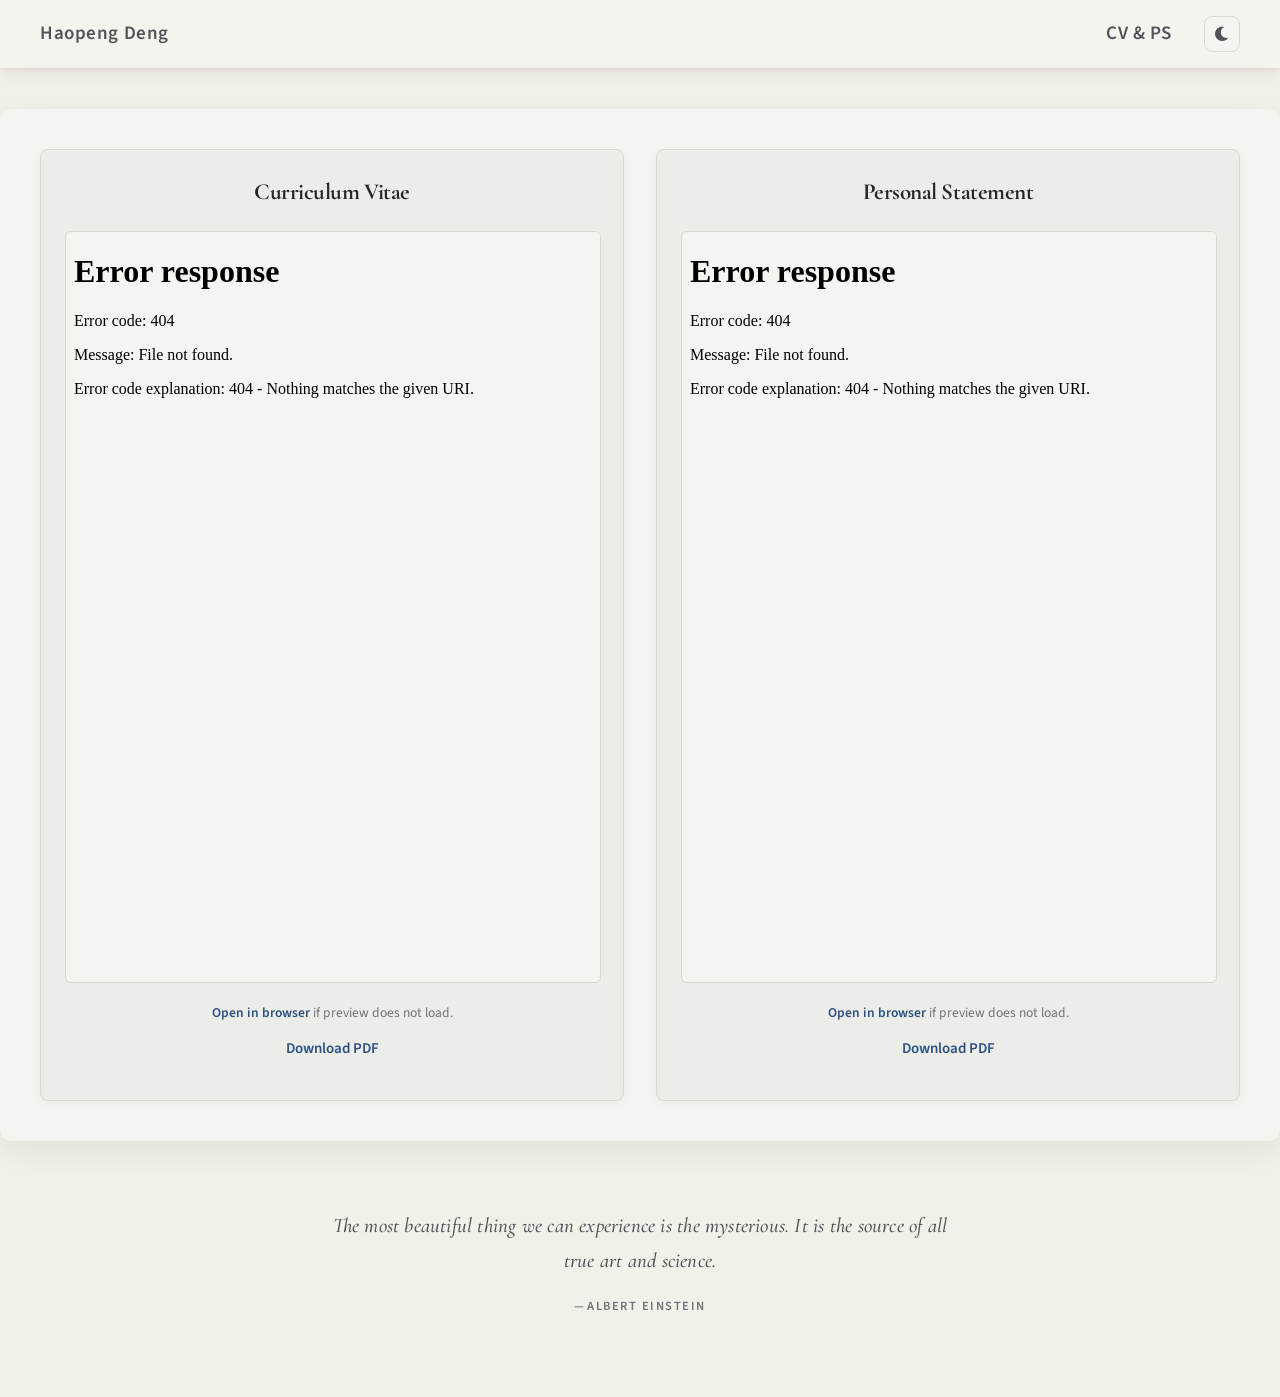
==== cv&ps.html @ 0f050bf4 "Add files via upload" ====
<!DOCTYPE html>
<html lang="en">
<head>
    <meta charset="UTF-8">
    <meta name="viewport" content="width=device-width, initial-scale=1.0">
    <meta name="description" content="Curriculum vitae and personal statement — Haopeng Deng, transportation engineering researcher.">
    <meta name="author" content="Haopeng Deng">
    <title>Haopeng Deng — CV &amp; Personal Statement</title>
    <meta property="og:type" content="website">
    <meta property="og:site_name" content="Haopeng Deng">
    <meta property="og:title" content="Haopeng Deng — CV &amp; Personal Statement">
    <meta property="og:description" content="Curriculum vitae and personal statement — Haopeng Deng, transportation engineering researcher.">
    <meta property="og:url" content="https://qianyhp.github.io/cv&amp;ps.html">
    <meta property="og:image" content="https://qianyhp.github.io/images/profile2.jpg">
    <meta name="twitter:card" content="summary_large_image">
    <meta name="twitter:title" content="Haopeng Deng — CV &amp; Personal Statement">
    <meta name="twitter:description" content="Curriculum vitae and personal statement — Haopeng Deng, transportation engineering researcher.">
    <meta name="twitter:image" content="https://qianyhp.github.io/images/profile2.jpg">
    <link rel="canonical" href="https://qianyhp.github.io/cv&amp;ps.html">
    <link rel="icon" type="image/png" href="images/favicon.png">
    <script>
        (function () {
            var t = localStorage.getItem('theme');
            if (!t) t = window.matchMedia('(prefers-color-scheme: dark)').matches ? 'dark' : 'light';
            document.documentElement.setAttribute('data-theme', t);
        })();
    </script>
    <link rel="stylesheet" href="style.css">
    <link rel="preconnect" href="https://fonts.googleapis.com">
    <link rel="preconnect" href="https://fonts.gstatic.com" crossorigin>
    <link href="https://fonts.googleapis.com/css2?family=Cormorant+Garamond:ital,wght@0,500;0,600;0,700;1,400;1,500&family=Source+Sans+3:ital,wght@0,400;0,600;0,700&display=swap" rel="stylesheet">
    <link rel="stylesheet" href="https://cdnjs.cloudflare.com/ajax/libs/font-awesome/6.0.0-beta3/css/all.min.css">
</head>
<body>
    <header class="main-header">
        <div class="header-content">
            <h1 class="site-title"><a href="index.html">Haopeng Deng</a></h1>
            <nav class="main-nav">
                <ul>
                    <li><a href="cv&ps.html">CV & PS</a></li>
                    <li>
                        <button type="button" id="theme-toggle" class="theme-toggle" aria-label="Toggle dark mode" title="Dark mode">
                            <i class="fas fa-moon" aria-hidden="true"></i>
                        </button>
                    </li>
                </ul>
            </nav>
        </div>
    </header>

    <div class="cv-page-container">
        <div class="cv-mobile-tabs" role="tablist" aria-label="Document selector">
            <button type="button" role="tab" class="cv-tab is-active" id="cv-tab" aria-selected="true" aria-controls="cv-panel" data-panel="cv-panel">Curriculum Vitae</button>
            <button type="button" role="tab" class="cv-tab" id="ps-tab" aria-selected="false" aria-controls="ps-panel" data-panel="ps-panel">Personal Statement</button>
        </div>
        <div class="cv-readers-wrapper">
            <div class="cv-reader is-active" id="cv-panel" role="tabpanel" aria-labelledby="cv-tab">
                <h2 class="cv-reader__heading">Curriculum Vitae</h2>
                <iframe title="Curriculum Vitae PDF" data-src="assets/CV.pdf"></iframe>
                <p class="pdf-open-fallback"><a href="assets/CV.pdf" target="_blank" rel="noopener noreferrer">Open in browser</a> if preview does not load.</p>
                <p class="download-link"><a href="assets/CV.pdf" target="_blank" rel="noopener noreferrer">Download PDF</a></p>
            </div>

            <div class="cv-reader" id="ps-panel" role="tabpanel" aria-labelledby="ps-tab">
                <h2 class="cv-reader__heading">Personal Statement</h2>
                <iframe title="Personal Statement PDF" data-src="assets/PS.pdf"></iframe>
                <p class="pdf-open-fallback"><a href="assets/PS.pdf" target="_blank" rel="noopener noreferrer">Open in browser</a> if preview does not load.</p>
                <p class="download-link"><a href="assets/PS.pdf" target="_blank" rel="noopener noreferrer">Download PDF</a></p>
            </div>
        </div>
    </div>

    <footer class="site-footer">
        <blockquote class="site-quote" cite="https://en.wikiquote.org/wiki/Albert_Einstein">
            <p class="site-quote__text">The most beautiful thing we can experience is the mysterious. It is the source of all true art and science.</p>
            <footer class="site-quote__attrib">Albert Einstein</footer>
        </blockquote>
    </footer>

    <script src="script.js"></script>
</body>
</html>
---- style.css ----
:root,
[data-theme="light"] {
    --bg-base: #F3F0E9;
    --bg-surface: #F5F4F0;
    --bg-sidebar: #ECECE8;
    --bg-callout: #E8E7E2;
    --text-primary: #1C1917;
    --text-body: #3F3F46;
    --text-secondary: #52525B;
    --text-muted: #71717A;
    --text-heading: #27272A;
    --link: #2C5282;
    --link-hover: #B45309;
    --accent: #1E3A5F;
    --accent-border: #1E3A5F;
    --accent-line-width: 2px;
    --callout-line-width: 3px;
    --border: #DDD8CF;
    --border-light: #E8E4DC;
    --header-bg: rgba(245, 244, 240, 0.82);
    --header-border: rgba(221, 216, 207, 0.85);
    --shadow-sm: rgba(24, 24, 27, 0.05);
    --shadow-md: rgba(24, 24, 27, 0.07);
    --shadow-warm-wide: rgba(60, 50, 40, 0.045);
    --shadow-warm-near: rgba(60, 50, 40, 0.065);
    --icon-muted: #A8A29E;
    --scrollbar-track: #ECECE8;
    --scrollbar-thumb: #C6C0B6;
    --scrollbar-thumb-hover: #A8A29E;
    --bg-pattern-opacity: 1;
    --bg-pattern-filter: sepia(0.08) saturate(0.95);
    --photo-bg: #F5F4F0;
    --iframe-bg: #F5F4F0;
    --media-bg: #ffffff;
    --media-border: rgba(39, 39, 42, 0.07);
    --font-display: 'Cormorant Garamond', Georgia, 'Times New Roman', serif;
    --font-display-weight: 700;
    --font-body: 'Source Sans 3', 'Segoe UI', system-ui, sans-serif;
    --text-xs: 0.84375rem;
    --text-sm: 0.9375rem;
    --text-base: 1.03125rem;
    --text-lg: 1.1875rem;
    --text-xl: 1.4375rem;
    --text-2xl: 1.6875rem;
    --leading-tight: 1.25;
    --leading-snug: 1.35;
    --leading-normal: 1.65;
    --leading-meta: 1.6;
    --tracking-tight: -0.02em;
    --tracking-snug: -0.01em;
    --tracking-caps: 0.12em;
}

[data-theme="dark"] {
    /* Warm editorial dark — mirrors light mode's slate + amber, not flat navy */
    --bg-base: #1a1816;
    --bg-surface: #262320;
    --bg-sidebar: #201e1c;
    --bg-callout: #2c2925;
    --text-primary: #F5F2ED;
    --text-body: #D4D0CA;
    --text-secondary: #A8A29E;
    --text-muted: #78716C;
    --text-heading: #EDE9E3;
    --link: #8FAFC9;
    --link-hover: #E8A54B;
    --accent: #6B8FA8;
    --accent-border: #5A7D96;
    --border: rgba(255, 255, 255, 0.09);
    --border-light: rgba(255, 255, 255, 0.05);
    --header-bg: rgba(26, 24, 22, 0.78);
    --header-border: rgba(255, 255, 255, 0.07);
    --shadow-sm: rgba(0, 0, 0, 0.22);
    --shadow-md: rgba(0, 0, 0, 0.42);
    --icon-muted: #78716C;
    --scrollbar-track: #262320;
    --scrollbar-thumb: #44403C;
    --scrollbar-thumb-hover: #57534E;
    --bg-pattern-opacity: 0.32;
    --bg-pattern-filter: invert(1) hue-rotate(180deg) brightness(0.42) contrast(0.88) sepia(0.15);
    --photo-bg: #2a2724;
    --iframe-bg: #ffffff;
    --media-bg: #ffffff;
    --media-border: rgba(15, 23, 42, 0.1);
}

html {
    scroll-behavior: smooth;
    scroll-padding-top: 72px;
    text-rendering: optimizeLegibility;
    -webkit-font-smoothing: antialiased;
    color-scheme: light dark;
}

@media (prefers-reduced-motion: reduce) {
    html {
        scroll-behavior: auto;
    }

    .section-block {
        animation: none;
    }

    .profile-photo:hover,
    .theme-toggle:hover {
        transform: none;
    }
}

::selection {
    background-color: rgba(180, 83, 9, 0.16);
    color: var(--text-primary);
}

[data-theme="dark"] ::selection {
    background-color: rgba(232, 165, 75, 0.22);
    color: var(--text-primary);
}

a:focus-visible,
button:focus-visible {
    outline: 2px solid var(--accent);
    outline-offset: 2px;
}

body {
    margin: 0;
    padding: 0;
    font-family: var(--font-body);
    font-size: var(--text-base);
    background-color: var(--bg-base);
    color: var(--text-body);
    line-height: var(--leading-normal);
    font-feature-settings: 'kern' 1, 'liga' 1;
    overflow-x: hidden;
    overflow-anchor: auto;
    transition: background-color 0.25s ease, color 0.25s ease;
}

body::before {
    content: '';
    position: fixed;
    inset: 0;
    z-index: -2;
    background-image: url('images/bg.jpg');
    background-size: 50% 50%;
    background-repeat: repeat;
    opacity: var(--bg-pattern-opacity);
    filter: var(--bg-pattern-filter);
    pointer-events: none;
    transition: opacity 0.25s ease, filter 0.25s ease;
}

[data-theme="dark"] body::after {
    content: '';
    position: fixed;
    inset: 0;
    z-index: -1;
    pointer-events: none;
    background:
        radial-gradient(ellipse 90% 60% at 50% -10%, rgba(180, 83, 9, 0.06), transparent 55%),
        radial-gradient(ellipse 70% 50% at 100% 80%, rgba(30, 58, 95, 0.07), transparent 50%),
        radial-gradient(ellipse 50% 40% at 0% 60%, rgba(120, 113, 108, 0.04), transparent 45%);
}

a {
    color: var(--link);
    text-decoration: none;
    transition: color 0.2s ease-in-out, border-bottom 0.2s ease-in-out;
    border-bottom: 1px solid transparent;
}

a:hover {
    text-decoration: none;
    color: var(--link-hover);
    border-bottom: 1px solid var(--link-hover);
}

ul {
    list-style: none;
    padding: 0;
}

ol {
    padding-left: 20px;
}

.main-header {
    background-color: var(--header-bg);
    color: var(--text-heading);
    padding: 16px 0;
    box-shadow: 0 1px 3px var(--shadow-sm), 0 4px 12px var(--shadow-md);
    position: sticky;
    top: 0;
    z-index: 1000;
    backdrop-filter: blur(12px);
    -webkit-backdrop-filter: blur(12px);
    border-bottom: 1px solid var(--header-border);
    transition: background-color 0.25s ease, border-color 0.25s ease;
}

.header-content {
    max-width: 1200px;
    margin: 0 auto;
    padding: 0 24px;
    display: flex;
    justify-content: space-between;
    align-items: center;
}

.site-title {
    margin: 0;
    font-size: var(--text-lg);
}

.site-title a,
.main-nav a {
    color: var(--text-secondary);
    font-family: inherit;
    font-weight: 600;
    font-size: var(--text-lg);
    letter-spacing: 0.03em;
    padding: 6px 0;
    position: relative;
    border-bottom: none;
    text-decoration: none;
    transition: color 0.2s ease-in-out;
}

.site-title a:hover,
.main-nav a:hover {
    color: var(--text-primary);
    text-decoration: none;
    border-bottom: none;
}

.site-title a::after,
.main-nav a::after {
    content: '';
    position: absolute;
    width: 0;
    height: 1.5px;
    bottom: -2px;
    left: 0;
    background-color: var(--accent);
    transition: width .25s cubic-bezier(0.25, 1, 0.5, 1);
}

.site-title a:hover::after,
.main-nav a:hover::after {
    width: 100%;
}

.main-nav ul {
    display: flex;
    margin: 0;
    padding: 0;
    align-items: center;
}

.main-nav li {
    margin-left: 32px;
}

.main-nav a.is-active {
    color: var(--text-primary);
}

.theme-toggle {
    display: inline-flex;
    align-items: center;
    justify-content: center;
    width: 36px;
    height: 36px;
    padding: 0;
    border: 1px solid var(--border);
    border-radius: 8px;
    background: var(--bg-surface);
    color: var(--text-secondary);
    cursor: pointer;
    font-size: 1em;
    transition: color 0.2s ease, background-color 0.2s ease, border-color 0.2s ease, transform 0.15s ease;
}

.theme-toggle:hover {
    color: var(--link-hover);
    border-color: var(--accent);
    transform: scale(1.05);
}

.theme-toggle:focus-visible {
    outline: 2px solid var(--accent);
    outline-offset: 2px;
}

.container {
    display: flex;
    max-width: 1200px;
    margin: 40px auto;
    background-color: var(--bg-surface);
    border: 1px solid rgba(60, 50, 40, 0.05);
    box-shadow:
        0 14px 44px var(--shadow-warm-wide),
        0 2px 10px var(--shadow-warm-near);
    border-radius: 12px;
    overflow: hidden;
    transition: background-color 0.25s ease, box-shadow 0.25s ease, border-color 0.25s ease;
}

[data-theme="dark"] .container {
    border: 1px solid rgba(255, 255, 255, 0.07);
    box-shadow:
        0 16px 48px rgba(0, 0, 0, 0.35),
        inset 0 1px 0 rgba(255, 255, 255, 0.04);
}

.left-column {
    flex: 0 0 280px;
    background-color: var(--bg-sidebar);
    padding: 40px 24px;
    border-right: 1px solid var(--border);
    text-align: center;
    overflow-y: auto;
    position: sticky;
    top: 60px;
    z-index: 10;
    align-self: stretch;
    transition: background-color 0.25s ease, border-color 0.25s ease;
}

.profile-photo {
    width: 140px;
    height: 140px;
    border-radius: 50%;
    object-fit: cover;
    margin-bottom: 20px;
    border: 2px solid var(--border);
    padding: 3px;
    background: var(--photo-bg);
    box-shadow:
        0 4px 16px var(--shadow-sm),
        0 0 0 1px rgba(255, 255, 255, 0.04);
    transition: transform 0.4s cubic-bezier(0.25, 1, 0.5, 1), border-color 0.25s ease, box-shadow 0.25s ease;
}

.profile-photo:hover {
    transform: scale(1.03);
}

.left-column h2 {
    font-family: var(--font-display);
    font-size: 1.8125rem;
    font-weight: var(--font-display-weight);
    color: var(--text-heading);
    letter-spacing: var(--tracking-tight);
    margin: 0 0 8px;
}

.profile-tagline {
    margin: 0 0 22px;
    font-family: var(--font-body);
    font-size: var(--text-sm);
    font-weight: 600;
    letter-spacing: 0.04em;
    color: var(--text-muted);
    line-height: var(--leading-snug);
}

.contact-info {
    border-top: 1px solid var(--border);
    padding-top: 4px;
}

.contact-info ul {
    margin-top: 12px;
}

.contact-info li {
    margin-bottom: 16px;
    font-size: 0.95em;
    color: var(--text-secondary);
    display: flex;
    align-items: center;
    justify-content: flex-start;
    padding: 4px 8px;
    margin-left: -8px;
    border-radius: 6px;
    transition: background-color 0.2s ease, color 0.2s ease;
}

.contact-info li:hover {
    background-color: var(--bg-callout);
}

.contact-info li a {
    color: var(--text-secondary);
    border-bottom: none;
    display: inline-flex;
    align-items: center;
    gap: 0;
}

.contact-info li a:hover {
    color: var(--link-hover);
}

.contact-info li i {
    margin-right: 12px;
    color: var(--icon-muted);
    min-width: 20px;
    text-align: center;
    font-size: 1.05em;
}

.contact-info li a i {
    margin-right: 12px;
}

.right-column {
    flex: 1;
    padding: 40px 45px;
    min-width: 0;
}

.section-block {
    margin-bottom: 10px;
    padding-bottom: 10px;
    border-bottom: 1px solid var(--border-light);
    animation: fadeUp 0.7s cubic-bezier(0.215, 0.610, 0.355, 1) forwards;
}

.section-block:last-child {
    border-bottom: none;
    margin-bottom: 0;
}

.right-column .section-block h2,
.right-column h2 {
    font-family: var(--font-display);
    font-size: var(--text-xl);
    color: var(--text-primary) !important;
    display: inline-block !important;
    border-bottom: var(--accent-line-width) solid var(--accent-border) !important;
    padding-bottom: 0px !important;
    margin-bottom: 0px !important;
    font-weight: 700 !important;
    letter-spacing: var(--tracking-tight);
    line-height: var(--leading-tight);
}

.text-justify {
    text-align: justify;
    text-wrap: pretty;
}

.meta-date {
    color: var(--text-muted);
    font-size: inherit;
    font-variant-numeric: tabular-nums;
    white-space: nowrap;
}

.meta-line {
    overflow: hidden;
}

.meta-line em,
.meta-line__body {
    text-align: left;
}

.meta-line .meta-date {
    float: right;
    margin-left: 1em;
    clear: right;
}

.right-column p em,
.right-column li em {
    color: var(--text-secondary);
}

.right-column ol a {
    font-size: inherit;
    font-weight: 600;
    letter-spacing: 0.02em;
    border-bottom: none;
}

.right-column ol a:hover {
    border-bottom: 1px solid var(--link-hover);
}

.right-column p,
.right-column li {
    font-size: var(--text-base);
    color: var(--text-body);
    line-height: var(--leading-normal);
}

#publications ol li {
    font-size: var(--text-base);
    line-height: var(--leading-meta);
}

#awards-honors li {
    font-size: var(--text-base);
    line-height: var(--leading-meta);
}

.right-column ul li,
.right-column ol li {
    margin-bottom: 12px;
}

.experience {
    padding-bottom: 28px;
    margin-bottom: 28px;
    border-bottom: 1px solid var(--border);
}

.experience h3,
.project-item h3 {
    margin-bottom: 4px;
}

.experience h3 + .meta-line,
.project-item h3 + .meta-line {
    margin-top: 0;
    margin-bottom: 16px;
}

.experience .meta-line + p,
.project-item .meta-line + p {
    margin-top: 0;
}

.experience:last-child {
    padding-bottom: 0;
    margin-bottom: 0;
    border-bottom: none;
}

.callout-box {
    background-color: var(--bg-sidebar);
    border-left: var(--callout-line-width) solid var(--accent-border);
    border-radius: 0 8px 8px 0;
    padding: 12px 16px;
    margin-top: 18px;
    font-size: var(--text-sm);
    color: var(--text-secondary);
    line-height: var(--leading-snug);
    text-align: justify;
    transition: background-color 0.25s ease, border-color 0.25s ease;
}

.callout-box strong {
    color: var(--text-primary);
    font-weight: 600;
}

.image-container {
    display: grid;
    grid-template-columns: 1fr 1fr;
    gap: 24px;
    margin-top: 24px;
    align-items: stretch;
}

.image-column {
    min-width: 0;
}

.wordcloud-frame {
    position: relative;
    flex: none;
    display: flex;
    align-items: center;
    justify-content: center;
    aspect-ratio: 5 / 2;
    min-height: 120px;
    max-height: 168px;
    background: var(--media-bg);
    border: 1px solid var(--media-border);
    border-radius: 8px;
    padding: 28px 12px 8px;
    box-shadow: 0 4px 16px var(--shadow-sm);
    transition: box-shadow 0.25s ease;
}

.wordcloud-frame__title {
    position: absolute;
    top: 10px;
    left: 12px;
    margin: 0;
    font-family: var(--font-body);
    font-size: var(--text-xs);
    font-weight: 600;
    letter-spacing: 0.05em;
    text-transform: uppercase;
    color: var(--text-muted);
    line-height: 1.2;
    pointer-events: none;
    z-index: 1;
}

.wordcloud-frame:hover {
    box-shadow: 0 6px 20px var(--shadow-md);
}

.wordcloud-image {
    width: auto;
    height: auto;
    max-width: 86%;
    max-height: 86%;
    object-fit: contain;
    border: none;
    padding: 0;
    background: transparent;
    box-shadow: none;
    border-radius: 0;
}

h3 {
    font-size: var(--text-lg);
    color: var(--text-heading);
    font-weight: 600;
    letter-spacing: var(--tracking-snug);
    line-height: var(--leading-snug);
    margin-bottom: 12px;
}

@keyframes fadeUp {
    0% {
        opacity: 0;
        transform: translateY(15px);
    }
    100% {
        opacity: 1;
        transform: translateY(0);
    }
}

.section-block:nth-child(1) { animation-delay: 0.05s; }
.section-block:nth-child(2) { animation-delay: 0.15s; }
.section-block:nth-child(3) { animation-delay: 0.25s; }
.section-block:nth-child(4) { animation-delay: 0.35s; }
.section-block:nth-child(n+5) { animation-delay: 0.4s; }

.project-images-scroll-container {
    display: flex;
    overflow-x: auto;
    scroll-behavior: smooth;
    scroll-snap-type: x proximity;
    -webkit-overflow-scrolling: touch;
    overscroll-behavior-x: contain;
    white-space: nowrap;
    padding-bottom: 12px;
    gap: 16px;
    margin-top: 14px;
    cursor: grab;
    scrollbar-width: thin;
    scrollbar-color: var(--scrollbar-thumb) var(--scrollbar-track);
}

.project-images-scroll-container:active,
.project-images-scroll-container.is-dragging {
    cursor: grabbing;
    scroll-behavior: auto;
}

.project-images-scroll-container::-webkit-scrollbar {
    height: 6px;
}

.project-images-scroll-container::-webkit-scrollbar-track {
    background: var(--scrollbar-track);
    border-radius: 10px;
}

.project-images-scroll-container::-webkit-scrollbar-thumb {
    background: var(--scrollbar-thumb);
    border-radius: 10px;
}

.project-images-scroll-container::-webkit-scrollbar-thumb:hover {
    background: var(--scrollbar-thumb-hover);
}

.project-images-scroll-container img {
    flex-shrink: 0;
    max-height: 190px;
    width: auto;
    object-fit: contain;
    border-radius: 8px;
    background: var(--media-bg);
    padding: 6px;
    border: 1px solid var(--media-border);
    box-shadow: 0 4px 16px var(--shadow-md);
    image-rendering: -webkit-optimize-contrast;
    scroll-snap-align: start;
    transition: box-shadow 0.25s ease;
}

.project-images-scroll-container img:hover {
    box-shadow: 0 6px 22px var(--shadow-md);
}

.cv-page-container {
    padding: 40px;
    max-width: 1200px;
    margin: 40px auto;
    background-color: var(--bg-surface);
    border-radius: 12px;
    box-shadow: 0 10px 30px var(--shadow-md);
    transition: background-color 0.25s ease, box-shadow 0.25s ease, border-color 0.25s ease;
}

[data-theme="dark"] .cv-page-container {
    border: 1px solid rgba(255, 255, 255, 0.07);
    box-shadow:
        0 16px 48px rgba(0, 0, 0, 0.35),
        inset 0 1px 0 rgba(255, 255, 255, 0.04);
}

.cv-readers-wrapper {
    display: flex;
    gap: 32px;
    justify-content: space-between;
    align-items: flex-start;
}

.cv-reader {
    flex: 1;
    background-color: var(--bg-sidebar);
    padding: 24px;
    border-radius: 8px;
    box-shadow: 0 2px 8px var(--shadow-sm);
    text-align: center;
    border: 1px solid var(--border);
    transition: background-color 0.25s ease, border-color 0.25s ease;
}

.cv-reader h2,
.cv-reader__heading {
    font-family: var(--font-display);
    font-size: var(--text-xl);
    font-weight: var(--font-display-weight);
    letter-spacing: var(--tracking-tight);
    color: var(--text-heading);
    margin-top: 0;
}

.cv-reader iframe {
    width: 100%;
    height: 750px;
    border: 1px solid var(--border);
    border-radius: 6px;
    background-color: var(--iframe-bg);
}

.cv-mobile-tabs {
    display: none;
}

.cv-tab {
    flex: 1;
    padding: 10px 12px;
    border: 1px solid var(--border);
    border-radius: 8px;
    background: var(--bg-sidebar);
    color: var(--text-secondary);
    font-family: inherit;
    font-size: 0.88em;
    font-weight: 600;
    cursor: pointer;
    transition: background-color 0.2s ease, color 0.2s ease, border-color 0.2s ease;
}

.cv-tab.is-active {
    background: var(--accent);
    border-color: var(--accent);
    color: #fff;
}

.cv-tab:focus-visible {
    outline: 2px solid var(--accent);
    outline-offset: 2px;
}

.download-link {
    margin-top: 12px;
    font-size: var(--text-sm);
    font-weight: 600;
}

.pdf-open-fallback {
    margin: 10px 0 0;
    font-size: var(--text-xs);
    color: var(--text-muted);
}

.pdf-open-fallback a {
    font-weight: 600;
    border-bottom: none;
}

@media (max-width: 768px) {
    .pdf-open-fallback {
        text-align: center;
    }
}

.download-link a {
    font-weight: 600;
    border-bottom: none;
}

.download-link a:hover {
    border-bottom: 1px solid var(--link-hover);
}

.section-jumper {
    position: fixed;
    top: 50%;
    right: 22px;
    z-index: 900;
    display: flex;
    flex-direction: column;
    align-items: stretch;
    gap: 4px;
    padding: 6px;
    transform: translateY(-50%);
    background: var(--header-bg);
    backdrop-filter: blur(12px);
    -webkit-backdrop-filter: blur(12px);
    border: 1px solid var(--header-border);
    border-radius: 14px;
    box-shadow: 0 4px 20px var(--shadow-sm), 0 1px 3px var(--shadow-md);
    transition: transform 0.28s cubic-bezier(0.25, 1, 0.5, 1), background-color 0.25s ease, border-color 0.25s ease, box-shadow 0.25s ease;
}

.section-jumper__handle {
    display: none;
}

.section-jumper__panel {
    display: contents;
}

.section-jumper__btn,
.section-jumper__toggle {
    display: inline-flex;
    align-items: center;
    justify-content: center;
    gap: 6px;
    margin: 0;
    padding: 0;
    border: 1px solid transparent;
    border-radius: 9px;
    background: transparent;
    color: var(--text-secondary);
    font-family: inherit;
    cursor: pointer;
    transition: color 0.2s ease, background-color 0.2s ease, border-color 0.2s ease, opacity 0.2s ease;
}

.section-jumper__btn {
    width: 40px;
    height: 34px;
    font-size: 0.82rem;
}

.section-jumper__btn:hover:not(:disabled),
.section-jumper__toggle:hover {
    color: var(--text-primary);
    background: var(--bg-callout);
    border-color: var(--border);
}

.section-jumper__btn:disabled {
    opacity: 0.35;
    cursor: not-allowed;
}

.section-jumper__menu {
    position: relative;
}

.section-jumper__toggle {
    width: 40px;
    height: 34px;
    font-size: 0.82rem;
}

.section-jumper.is-open .section-jumper__toggle {
    color: var(--text-primary);
    background: var(--bg-callout);
    border-color: var(--border);
}

.section-jumper__divider {
    display: block;
    height: 1px;
    margin: 2px 6px;
    background: var(--border);
}

.section-jumper__btn--edge {
    font-size: 0.78rem;
}

.section-jumper__dropdown {
    position: absolute;
    top: calc(100% + 8px);
    right: 0;
    min-width: 188px;
    margin: 0;
    padding: 6px;
    list-style: none;
    background: var(--bg-surface);
    border: 1px solid var(--border);
    border-radius: 12px;
    box-shadow: 0 8px 28px var(--shadow-sm), 0 2px 8px var(--shadow-md);
}

.section-jumper__dropdown a {
    display: block;
    padding: 8px 12px;
    border-radius: 8px;
    border-bottom: none;
    color: var(--text-secondary);
    font-size: var(--text-sm);
    font-weight: 600;
    letter-spacing: 0.01em;
    line-height: var(--leading-snug);
    transition: color 0.2s ease, background-color 0.2s ease;
}

.section-jumper__dropdown a:hover {
    color: var(--text-primary);
    background: var(--bg-callout);
    border-bottom: none;
}

.section-jumper__dropdown a.is-active {
    color: var(--accent);
    background: var(--bg-callout);
}

.section-jumper__dropdown a.is-active::before {
    content: '';
    display: inline-block;
    width: 4px;
    height: 4px;
    margin-right: 8px;
    border-radius: 50%;
    background: var(--accent);
    vertical-align: middle;
}

.section-jumper__btn:focus-visible,
.section-jumper__toggle:focus-visible,
.section-jumper__handle:focus-visible,
.section-jumper__dropdown a:focus-visible {
    outline: 2px solid var(--accent);
    outline-offset: 2px;
}

.site-footer {
    max-width: 1200px;
    margin: 18px auto 48px;
    padding: 0 24px;
}

.site-quote {
    margin: 0;
    padding: 28px 40px 32px;
    text-align: center;
}

.site-quote__text {
    margin: 0 auto;
    max-width: 640px;
    font-family: var(--font-display);
    font-size: 1.3rem;
    font-style: italic;
    font-weight: 500;
    line-height: 1.65;
    letter-spacing: 0.01em;
    color: var(--text-secondary);
}

.site-quote__attrib {
    margin: 18px 0 0;
    font-family: var(--font-body);
    font-size: 0.78125rem;
    font-weight: 600;
    letter-spacing: var(--tracking-caps);
    text-transform: uppercase;
    color: var(--text-muted);
}

.site-quote__attrib::before {
    content: '\2014\00a0';
    letter-spacing: 0;
}

@media (max-width: 1024px) {
    .cv-readers-wrapper {
        flex-direction: column;
        align-items: center;
    }
    .cv-reader {
        width: 100%;
        margin-bottom: 24px;
    }
}

@media (max-width: 768px) {
    html {
        font-size: clamp(17px, 16.25px + 0.5vw, 18.25px);
    }

    body {
        line-height: var(--leading-normal);
    }

    .image-container {
        grid-template-columns: 1fr;
    }

    .wordcloud-frame {
        max-height: 152px;
        min-height: 108px;
    }

    .wordcloud-image {
        max-width: 82%;
        max-height: 82%;
    }

    .site-quote {
        padding: 32px 20px 28px;
    }

    .site-quote__text {
        font-size: clamp(1.05rem, 4.2vw, 1.175rem);
        line-height: 1.6;
    }

    .main-header {
        padding: 10px 0;
    }

    .header-content {
        flex-direction: row;
        align-items: center;
        justify-content: space-between;
        padding: 0 16px;
        gap: 12px;
    }

    .site-title {
        margin: 0;
        min-width: 0;
        flex: 1 1 auto;
    }

    .site-title a,
    .main-nav a {
        font-size: var(--text-base);
    }

    .site-title a {
        display: block;
        overflow: hidden;
        text-overflow: ellipsis;
        white-space: nowrap;
    }

    .main-nav {
        flex-shrink: 0;
    }

    .main-nav ul {
        justify-content: flex-end;
        gap: 10px;
    }

    .main-nav li {
        margin: 0;
    }

    .main-nav a {
        white-space: nowrap;
    }

    .theme-toggle {
        width: 34px;
        height: 34px;
        font-size: 0.95em;
    }

    .container {
        flex-direction: column;
        margin: 0;
        border-radius: 0;
        box-shadow: none;
    }

    [data-theme="dark"] .container {
        border: none;
        box-shadow: none;
    }

    .left-column {
        flex: none;
        padding: 20px 18px 16px;
        border-right: none;
        border-bottom: 1px solid var(--border);
        background: transparent;
        position: static;
        height: auto;
    }

    .profile-section {
        display: flex;
        flex-direction: column;
        align-items: center;
        justify-content: center;
        gap: 10px;
        margin-bottom: 14px;
        text-align: center;
    }

    .left-column h2 {
        display: block;
        font-family: var(--font-display);
        font-size: clamp(1.45rem, 5.2vw, 1.8125rem);
        font-weight: var(--font-display-weight);
        margin: 0;
        text-align: center;
        letter-spacing: var(--tracking-tight);
    }

    .profile-tagline {
        margin: 6px 0 0;
        font-size: var(--text-xs);
        text-align: center;
        letter-spacing: 0.05em;
    }

    .profile-photo {
        width: 108px;
        height: 108px;
        margin-bottom: 0;
        flex-shrink: 0;
    }

    .contact-info {
        border-top: none;
        padding-top: 0;
    }

    .contact-location {
        display: none !important;
    }

    .contact-info ul {
        display: flex;
        justify-content: space-between;
        align-items: center;
        width: 100%;
        gap: 0;
        margin-top: 0;
    }

    .contact-info li:not(.contact-location) {
        flex: 1;
        margin: 0;
        padding: 0;
        display: flex;
        justify-content: center;
    }

    .contact-info li:hover {
        background: none;
    }

    .contact-info li:not(.contact-location) a {
        width: 44px;
        height: 44px;
        border-radius: 11px;
        border: 1px solid var(--border);
        background: var(--bg-sidebar);
        justify-content: center;
        transition: color 0.2s ease, border-color 0.2s ease, background-color 0.2s ease;
    }

    .contact-info li:not(.contact-location) a:active {
        transform: scale(0.96);
    }

    .contact-info li:not(.contact-location) a i {
        margin-right: 0;
        font-size: 1.05em;
    }

    .contact-label {
        position: absolute;
        width: 1px;
        height: 1px;
        padding: 0;
        margin: -1px;
        overflow: hidden;
        clip: rect(0, 0, 0, 0);
        white-space: nowrap;
        border: 0;
    }

    .right-column {
        padding: 22px 18px 28px;
    }

    .right-column p:not(.meta-line),
    .right-column li:not(.meta-line),
    .callout-box,
    .text-justify {
        text-align: left;
        hyphens: auto;
        -webkit-hyphens: auto;
        text-wrap: pretty;
        line-height: var(--leading-normal);
    }

    #publications ol li,
    #awards-honors li {
        line-height: var(--leading-meta);
    }

    .right-column h2 {
        font-size: clamp(1.2rem, 4.8vw, var(--text-xl));
        font-weight: 700;
        line-height: var(--leading-tight);
    }

    .right-column h3 {
        font-size: clamp(1.02rem, 4.2vw, var(--text-lg));
        line-height: var(--leading-snug);
    }

    .callout-box {
        padding: 12px 14px;
        text-align: left;
    }

    .cv-page-container {
        width: 100%;
        max-width: 100%;
        box-sizing: border-box;
        padding: 16px;
        margin: 0 0 24px;
        border-radius: 0;
        box-shadow: none;
    }

    [data-theme="dark"] .cv-page-container {
        border: none;
        box-shadow: none;
    }

    .cv-mobile-tabs {
        display: flex;
        gap: 8px;
        margin-bottom: 14px;
    }

    .cv-reader__heading {
        display: none;
    }

    .cv-reader {
        width: 100%;
        margin-bottom: 0;
        padding: 16px;
    }

    .cv-reader:not(.is-active) {
        display: none;
    }

    .cv-reader iframe {
        height: min(72vh, 560px);
    }

    .project-images-scroll-container img {
        max-height: 140px;
    }

    .section-jumper {
        top: auto;
        bottom: 18px;
        right: 0;
        flex-direction: row;
        align-items: stretch;
        gap: 0;
        padding: 0;
        border-right: none;
        border-radius: 12px 0 0 12px;
        overflow: hidden;
        transform: translateX(calc(100% - 16px));
    }

    .section-jumper.is-expanded {
        transform: translateX(0);
    }

    .section-jumper__handle {
        display: inline-flex;
        align-items: center;
        justify-content: center;
        flex: 0 0 16px;
        width: 16px;
        margin: 0;
        padding: 0;
        border: none;
        border-radius: 0;
        background: transparent;
        color: var(--text-muted);
        font-size: 0.52rem;
        cursor: pointer;
        transition: color 0.2s ease, background-color 0.2s ease;
    }

    .section-jumper__handle:hover,
    .section-jumper.is-expanded .section-jumper__handle {
        color: var(--text-primary);
        background: var(--bg-callout);
    }

    .section-jumper__panel {
        display: flex;
        flex-direction: column;
        gap: 2px;
        padding: 4px 4px 4px 0;
    }

    .section-jumper__btn {
        width: 30px;
        height: 26px;
        font-size: 0.68rem;
    }

    .section-jumper__toggle {
        width: 30px;
        height: 26px;
        font-size: 0.68rem;
    }

    .section-jumper__btn--edge {
        font-size: 0.64rem;
    }

    .section-jumper__divider {
        margin: 1px 4px;
    }

    .section-jumper__dropdown {
        top: auto;
        bottom: calc(100% + 8px);
        right: 4px;
        min-width: 168px;
    }
}
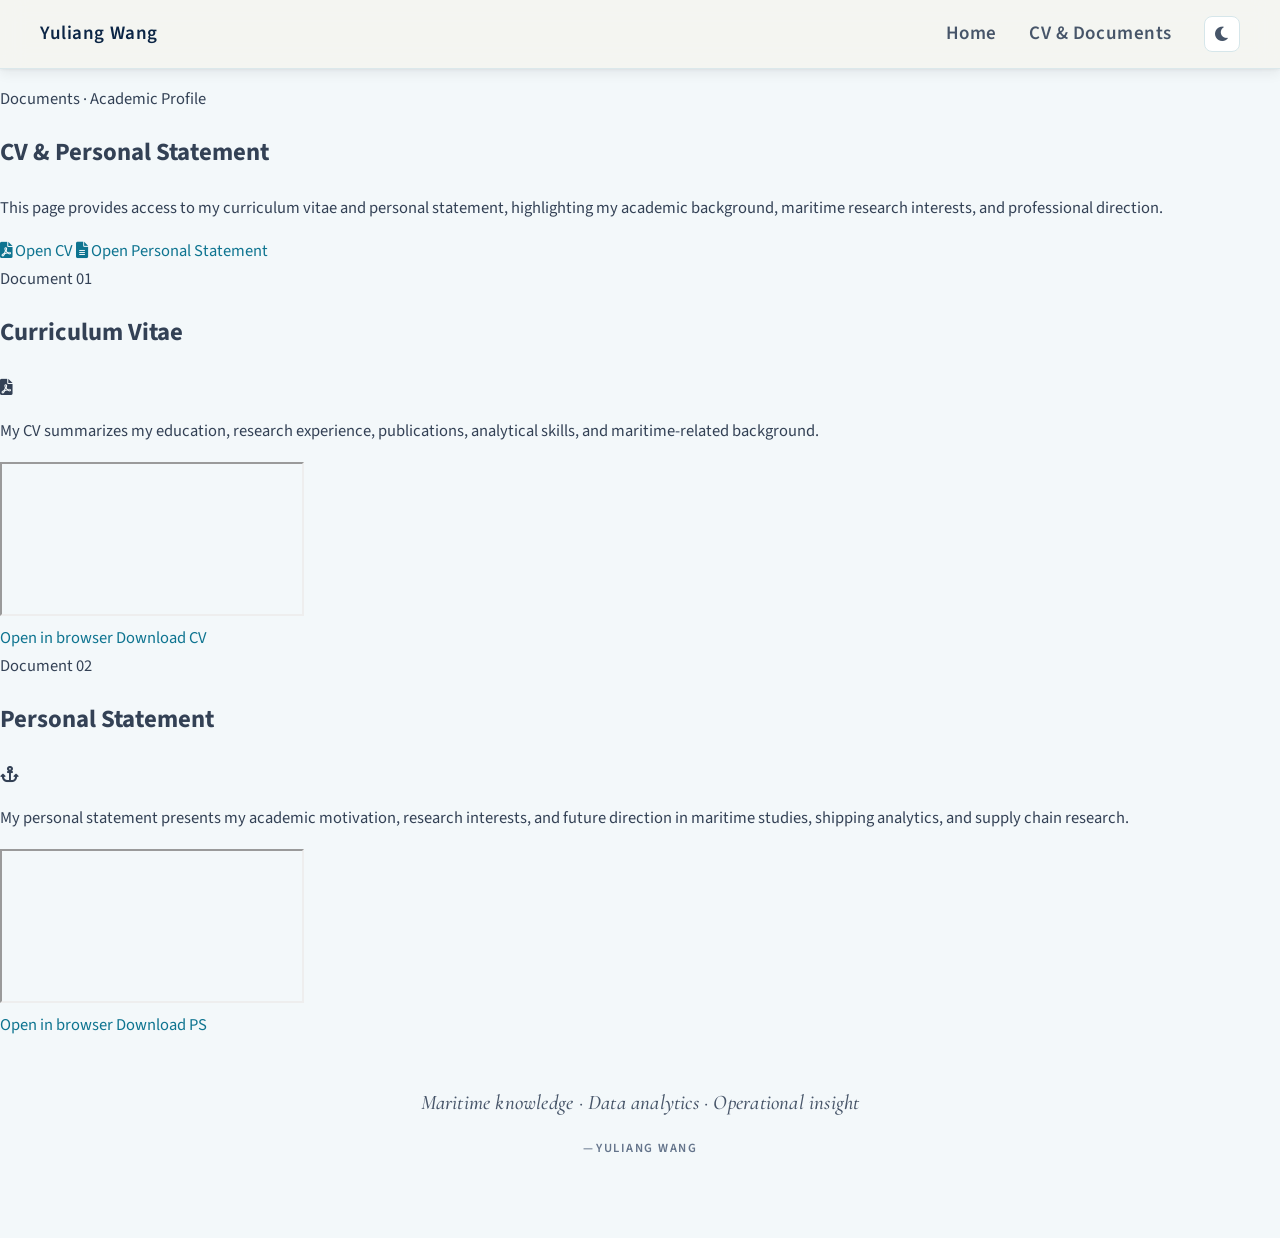
==== commit e2dbc830: "Update cv&ps.html" ====
--- a/cv&ps.html
+++ b/cv&ps.html
@@ -3,21 +3,23 @@
 <head>
     <meta charset="UTF-8">
     <meta name="viewport" content="width=device-width, initial-scale=1.0">
-    <meta name="description" content="Curriculum vitae and personal statement — Haopeng Deng, transportation engineering researcher.">
-    <meta name="author" content="Haopeng Deng">
-    <title>Haopeng Deng — CV &amp; Personal Statement</title>
+    <meta 
+        name="description" 
+        content="CV and Personal Statement — Yuliang Wang, MSc Maritime Studies student at Nanyang Technological University."
+    >
+    <meta name="author" content="Yuliang Wang">
+
+    <title>Yuliang Wang — CV & Documents</title>
+
     <meta property="og:type" content="website">
-    <meta property="og:site_name" content="Haopeng Deng">
-    <meta property="og:title" content="Haopeng Deng — CV &amp; Personal Statement">
-    <meta property="og:description" content="Curriculum vitae and personal statement — Haopeng Deng, transportation engineering researcher.">
-    <meta property="og:url" content="https://qianyhp.github.io/cv&amp;ps.html">
-    <meta property="og:image" content="https://qianyhp.github.io/images/profile2.jpg">
-    <meta name="twitter:card" content="summary_large_image">
-    <meta name="twitter:title" content="Haopeng Deng — CV &amp; Personal Statement">
-    <meta name="twitter:description" content="Curriculum vitae and personal statement — Haopeng Deng, transportation engineering researcher.">
-    <meta name="twitter:image" content="https://qianyhp.github.io/images/profile2.jpg">
-    <link rel="canonical" href="https://qianyhp.github.io/cv&amp;ps.html">
-    <link rel="icon" type="image/png" href="images/favicon.png">
+    <meta property="og:site_name" content="Yuliang Wang">
+    <meta property="og:title" content="Yuliang Wang — CV & Documents">
+    <meta property="og:description" content="Curriculum Vitae and Personal Statement of Yuliang Wang.">
+    <meta property="og:url" content="https://love-ovo.github.io/cv&ps.html">
+    <meta property="og:image" content="https://avatars.githubusercontent.com/u/194566439?v=4">
+
+    <link rel="canonical" href="https://love-ovo.github.io/cv&ps.html">
+
     <script>
         (function () {
             var t = localStorage.getItem('theme');
@@ -25,21 +27,42 @@
             document.documentElement.setAttribute('data-theme', t);
         })();
     </script>
+
     <link rel="stylesheet" href="style.css">
+
     <link rel="preconnect" href="https://fonts.googleapis.com">
     <link rel="preconnect" href="https://fonts.gstatic.com" crossorigin>
-    <link href="https://fonts.googleapis.com/css2?family=Cormorant+Garamond:ital,wght@0,500;0,600;0,700;1,400;1,500&family=Source+Sans+3:ital,wght@0,400;0,600;0,700&display=swap" rel="stylesheet">
-    <link rel="stylesheet" href="https://cdnjs.cloudflare.com/ajax/libs/font-awesome/6.0.0-beta3/css/all.min.css">
+    <link 
+        href="https://fonts.googleapis.com/css2?family=Cormorant+Garamond:ital,wght@0,500;0,600;0,700;1,400;1,500&family=Source+Sans+3:ital,wght@0,400;0,600;0,700&display=swap" 
+        rel="stylesheet"
+    >
+
+    <link 
+        rel="stylesheet" 
+        href="https://cdnjs.cloudflare.com/ajax/libs/font-awesome/6.0.0-beta3/css/all.min.css"
+    >
 </head>
+
 <body>
+
     <header class="main-header">
         <div class="header-content">
-            <h1 class="site-title"><a href="index.html">Haopeng Deng</a></h1>
+            <h1 class="site-title">
+                <a href="index.html">Yuliang Wang</a>
+            </h1>
+
             <nav class="main-nav">
                 <ul>
-                    <li><a href="cv&ps.html">CV & PS</a></li>
+                    <li><a href="index.html">Home</a></li>
+                    <li><a href="cv&ps.html">CV & Documents</a></li>
                     <li>
-                        <button type="button" id="theme-toggle" class="theme-toggle" aria-label="Toggle dark mode" title="Dark mode">
+                        <button 
+                            type="button" 
+                            id="theme-toggle" 
+                            class="theme-toggle" 
+                            aria-label="Toggle dark mode" 
+                            title="Dark mode"
+                        >
                             <i class="fas fa-moon" aria-hidden="true"></i>
                         </button>
                     </li>
@@ -48,34 +71,116 @@
         </div>
     </header>
 
-    <div class="cv-page-container">
-        <div class="cv-mobile-tabs" role="tablist" aria-label="Document selector">
-            <button type="button" role="tab" class="cv-tab is-active" id="cv-tab" aria-selected="true" aria-controls="cv-panel" data-panel="cv-panel">Curriculum Vitae</button>
-            <button type="button" role="tab" class="cv-tab" id="ps-tab" aria-selected="false" aria-controls="ps-panel" data-panel="ps-panel">Personal Statement</button>
-        </div>
-        <div class="cv-readers-wrapper">
-            <div class="cv-reader is-active" id="cv-panel" role="tabpanel" aria-labelledby="cv-tab">
-                <h2 class="cv-reader__heading">Curriculum Vitae</h2>
-                <iframe title="Curriculum Vitae PDF" data-src="assets/CV.pdf"></iframe>
-                <p class="pdf-open-fallback"><a href="assets/CV.pdf" target="_blank" rel="noopener noreferrer">Open in browser</a> if preview does not load.</p>
-                <p class="download-link"><a href="assets/CV.pdf" target="_blank" rel="noopener noreferrer">Download PDF</a></p>
+
+    <main class="documents-page">
+
+        <section class="documents-hero">
+            <p class="documents-kicker">Documents · Academic Profile</p>
+
+            <h1>CV & Personal Statement</h1>
+
+            <p>
+                This page provides access to my curriculum vitae and personal statement, 
+                highlighting my academic background, maritime research interests, and professional direction.
+            </p>
+
+            <div class="document-actions">
+                <a href="assets/CV.pdf" target="_blank" rel="noopener noreferrer">
+                    <i class="fas fa-file-pdf" aria-hidden="true"></i>
+                    Open CV
+                </a>
+
+                <a href="assets/PS.pdf" target="_blank" rel="noopener noreferrer">
+                    <i class="fas fa-file-alt" aria-hidden="true"></i>
+                    Open Personal Statement
+                </a>
             </div>
+        </section>
 
-            <div class="cv-reader" id="ps-panel" role="tabpanel" aria-labelledby="ps-tab">
-                <h2 class="cv-reader__heading">Personal Statement</h2>
-                <iframe title="Personal Statement PDF" data-src="assets/PS.pdf"></iframe>
-                <p class="pdf-open-fallback"><a href="assets/PS.pdf" target="_blank" rel="noopener noreferrer">Open in browser</a> if preview does not load.</p>
-                <p class="download-link"><a href="assets/PS.pdf" target="_blank" rel="noopener noreferrer">Download PDF</a></p>
-            </div>
-        </div>
-    </div>
+
+        <section class="documents-grid">
+
+            <article class="document-card">
+                <div class="document-card-header">
+                    <div>
+                        <span class="document-label">Document 01</span>
+                        <h2>Curriculum Vitae</h2>
+                    </div>
+
+                    <i class="fas fa-file-pdf document-icon" aria-hidden="true"></i>
+                </div>
+
+                <p>
+                    My CV summarizes my education, research experience, publications, 
+                    analytical skills, and maritime-related background.
+                </p>
+
+                <div class="pdf-frame">
+                    <iframe 
+                        src="assets/CV.pdf" 
+                        title="Yuliang Wang Curriculum Vitae"
+                    ></iframe>
+                </div>
+
+                <div class="document-links">
+                    <a href="assets/CV.pdf" target="_blank" rel="noopener noreferrer">
+                        Open in browser
+                    </a>
+
+                    <a href="assets/CV.pdf" download>
+                        Download CV
+                    </a>
+                </div>
+            </article>
+
+
+            <article class="document-card">
+                <div class="document-card-header">
+                    <div>
+                        <span class="document-label">Document 02</span>
+                        <h2>Personal Statement</h2>
+                    </div>
+
+                    <i class="fas fa-anchor document-icon" aria-hidden="true"></i>
+                </div>
+
+                <p>
+                    My personal statement presents my academic motivation, research interests, 
+                    and future direction in maritime studies, shipping analytics, and supply chain research.
+                </p>
+
+                <div class="pdf-frame">
+                    <iframe 
+                        src="assets/PS.pdf" 
+                        title="Yuliang Wang Personal Statement"
+                    ></iframe>
+                </div>
+
+                <div class="document-links">
+                    <a href="assets/PS.pdf" target="_blank" rel="noopener noreferrer">
+                        Open in browser
+                    </a>
+
+                    <a href="assets/PS.pdf" download>
+                        Download PS
+                    </a>
+                </div>
+            </article>
+
+        </section>
+
+    </main>
+
 
     <footer class="site-footer">
-        <blockquote class="site-quote" cite="https://en.wikiquote.org/wiki/Albert_Einstein">
-            <p class="site-quote__text">The most beautiful thing we can experience is the mysterious. It is the source of all true art and science.</p>
-            <footer class="site-quote__attrib">Albert Einstein</footer>
+        <blockquote class="site-quote">
+            <p class="site-quote__text">
+                Maritime knowledge · Data analytics · Operational insight
+            </p>
+            <footer class="site-quote__attrib">Yuliang Wang</footer>
         </blockquote>
     </footer>
+
 
     <script src="script.js"></script>
 </body>
--- a/style.css
+++ b/style.css
@@ -1373,3 +1373,454 @@
         min-width: 168px;
     }
 }
+/* =========================================================
+   Yuliang Wang Custom Style Overrides
+   Maritime Data Dashboard · Academic Portfolio
+   ========================================================= */
+
+:root,
+[data-theme="light"] {
+    --bg-base: #F3F8FA;
+    --bg-surface: #FFFFFF;
+    --bg-sidebar: #E7F2F5;
+    --bg-callout: #EAF7FA;
+    --text-primary: #0B172A;
+    --text-body: #334155;
+    --text-secondary: #475569;
+    --text-muted: #64748B;
+    --text-heading: #0B2545;
+    --link: #0E7490;
+    --link-hover: #0369A1;
+    --accent: #0E7490;
+    --accent-border: #0E7490;
+    --border: #D6E6EA;
+    --border-light: #E4EEF1;
+}
+
+/* Remove copied background image dependency before images/ is ready */
+body::before {
+    background-image: none !important;
+}
+
+/* Overall layout breathing */
+.container {
+    max-width: 1220px;
+    gap: 44px;
+}
+
+/* Sidebar */
+.left-column {
+    background:
+        linear-gradient(180deg, rgba(231, 242, 245, 0.98), rgba(238, 247, 249, 0.94));
+    border-right: 1px solid var(--border);
+}
+
+.profile-photo {
+    width: 150px;
+    height: 150px;
+    border: 4px solid rgba(14, 116, 144, 0.16);
+    box-shadow: 0 14px 35px rgba(14, 116, 144, 0.12);
+}
+
+.profile-section h2 {
+    margin-top: 22px;
+}
+
+.profile-tagline {
+    color: var(--accent);
+    font-weight: 700;
+    line-height: 1.5;
+}
+
+/* Header */
+.main-header {
+    border-bottom: 1px solid rgba(214, 230, 234, 0.85);
+}
+
+.site-title a {
+    color: var(--text-heading);
+}
+
+/* General section styling */
+.section-block {
+    border-left: none !important;
+    border-bottom: 1px solid var(--border-light);
+    padding: 36px 0;
+    margin-bottom: 0;
+    background: transparent;
+    box-shadow: none;
+}
+
+.section-block h2 {
+    margin-bottom: 18px;
+}
+
+.section-intro {
+    color: var(--text-secondary);
+    margin-bottom: 18px;
+}
+
+.text-justify {
+    line-height: 1.78;
+}
+
+/* Hero Dashboard */
+.hero-dashboard {
+    padding-top: 44px;
+}
+
+.hero-kicker {
+    display: inline-flex;
+    align-items: center;
+    gap: 8px;
+    margin-bottom: 12px;
+    color: var(--accent);
+    font-size: 0.82rem;
+    font-weight: 800;
+    letter-spacing: 0.16em;
+    text-transform: uppercase;
+}
+
+.hero-kicker::before {
+    content: "";
+    width: 30px;
+    height: 2px;
+    background: var(--accent);
+    display: inline-block;
+}
+
+.hero-title {
+    max-width: 820px;
+    font-size: clamp(2rem, 4vw, 3.6rem);
+    line-height: 1.08;
+    letter-spacing: -0.04em;
+    color: var(--text-heading);
+    margin-bottom: 20px;
+}
+
+.hero-text {
+    max-width: 820px;
+    font-size: 1.08rem;
+    line-height: 1.78;
+    color: var(--text-body);
+}
+
+.dashboard-grid {
+    display: grid;
+    grid-template-columns: repeat(3, minmax(0, 1fr));
+    gap: 16px;
+    margin-top: 28px;
+}
+
+.dashboard-card {
+    padding: 18px 20px;
+    border: 1px solid var(--border);
+    border-radius: 18px;
+    background:
+        linear-gradient(180deg, rgba(255, 255, 255, 0.96), rgba(234, 247, 250, 0.55));
+    box-shadow: 0 12px 35px rgba(15, 23, 42, 0.05);
+}
+
+.dashboard-label {
+    display: block;
+    color: var(--accent);
+    font-size: 0.78rem;
+    font-weight: 800;
+    letter-spacing: 0.12em;
+    text-transform: uppercase;
+    margin-bottom: 8px;
+}
+
+.dashboard-card strong {
+    display: block;
+    color: var(--text-heading);
+    font-size: 1.08rem;
+    margin-bottom: 6px;
+}
+
+.dashboard-card p {
+    color: var(--text-secondary);
+    margin: 0;
+}
+
+/* Callout */
+.callout-box {
+    margin-top: 22px;
+    padding: 15px 18px;
+    border-left: 4px solid var(--accent);
+    background: var(--bg-callout);
+    border-radius: 10px;
+}
+
+/* Compass */
+.compass-card {
+    max-width: 720px;
+    margin: 24px auto 0;
+    padding: 26px;
+    border: 1px solid var(--border);
+    border-radius: 24px;
+    background:
+        radial-gradient(circle at center, rgba(14, 116, 144, 0.12), transparent 42%),
+        linear-gradient(180deg, rgba(255, 255, 255, 0.98), rgba(234, 247, 250, 0.65));
+    box-shadow: 0 16px 45px rgba(15, 23, 42, 0.06);
+}
+
+.compass-top,
+.compass-bottom {
+    text-align: center;
+    font-weight: 800;
+    color: var(--text-heading);
+    padding: 10px 0;
+}
+
+.compass-middle {
+    display: grid;
+    grid-template-columns: 1fr 180px 1fr;
+    align-items: center;
+    gap: 18px;
+    margin: 12px 0;
+}
+
+.compass-side {
+    padding: 16px;
+    border: 1px solid var(--border);
+    border-radius: 18px;
+    background: rgba(255, 255, 255, 0.75);
+    text-align: center;
+    font-weight: 700;
+    color: var(--text-heading);
+}
+
+.compass-center {
+    height: 180px;
+    width: 180px;
+    border-radius: 50%;
+    border: 2px solid rgba(14, 116, 144, 0.28);
+    background:
+        linear-gradient(135deg, rgba(14, 116, 144, 0.94), rgba(3, 105, 161, 0.88));
+    display: flex;
+    flex-direction: column;
+    justify-content: center;
+    align-items: center;
+    color: white;
+    box-shadow: 0 18px 45px rgba(14, 116, 144, 0.24);
+}
+
+.compass-center span {
+    font-size: 0.82rem;
+    letter-spacing: 0.12em;
+    text-transform: uppercase;
+    opacity: 0.86;
+}
+
+.compass-center strong {
+    margin-top: 4px;
+    font-size: 1.15rem;
+}
+
+/* Skill Matrix */
+.matrix {
+    display: grid;
+    gap: 12px;
+    margin-top: 20px;
+}
+
+.matrix-row {
+    display: grid;
+    grid-template-columns: 210px 1fr;
+    gap: 18px;
+    padding: 16px 18px;
+    border: 1px solid var(--border);
+    border-radius: 16px;
+    background: rgba(255, 255, 255, 0.72);
+}
+
+.matrix-heading {
+    font-weight: 800;
+    color: var(--text-heading);
+}
+
+.matrix-content {
+    color: var(--text-body);
+}
+
+/* Project Cards */
+.project-grid {
+    display: grid;
+    grid-template-columns: repeat(3, minmax(0, 1fr));
+    gap: 18px;
+    margin-top: 20px;
+}
+
+.project-card {
+    position: relative;
+    padding: 24px;
+    border: 1px solid var(--border);
+    border-radius: 22px;
+    background:
+        linear-gradient(180deg, rgba(255, 255, 255, 0.98), rgba(234, 247, 250, 0.52));
+    box-shadow: 0 14px 38px rgba(15, 23, 42, 0.05);
+    transition: transform 0.2s ease, box-shadow 0.2s ease;
+}
+
+.project-card:hover {
+    transform: translateY(-4px);
+    box-shadow: 0 18px 45px rgba(15, 23, 42, 0.08);
+}
+
+.project-icon {
+    width: 44px;
+    height: 44px;
+    border-radius: 14px;
+    display: grid;
+    place-items: center;
+    color: white;
+    background: linear-gradient(135deg, #0E7490, #0369A1);
+    margin-bottom: 16px;
+}
+
+.project-card h3 {
+    margin-top: 0;
+    margin-bottom: 8px;
+    color: var(--text-heading);
+}
+
+.project-tags {
+    color: var(--accent);
+    font-weight: 700;
+    font-size: 0.92rem;
+    margin-bottom: 14px;
+}
+
+/* Publications */
+.publication-list {
+    display: grid;
+    gap: 16px;
+}
+
+.publication-card {
+    padding: 20px 22px;
+    border: 1px solid var(--border);
+    border-radius: 18px;
+    background: rgba(255, 255, 255, 0.78);
+}
+
+.pub-badge {
+    display: inline-flex;
+    margin-bottom: 10px;
+    padding: 4px 9px;
+    border-radius: 999px;
+    background: var(--bg-callout);
+    color: var(--accent);
+    font-size: 0.75rem;
+    font-weight: 800;
+    letter-spacing: 0.08em;
+    text-transform: uppercase;
+}
+
+.publication-card h3 {
+    margin-top: 0;
+    margin-bottom: 8px;
+    color: var(--text-heading);
+}
+
+/* Timeline */
+.timeline {
+    position: relative;
+    display: grid;
+    gap: 20px;
+    margin-top: 20px;
+}
+
+.timeline-entry {
+    display: grid;
+    grid-template-columns: 24px 1fr;
+    gap: 14px;
+}
+
+.timeline-dot {
+    width: 13px;
+    height: 13px;
+    margin-top: 8px;
+    border-radius: 50%;
+    background: var(--accent);
+    box-shadow: 0 0 0 6px rgba(14, 116, 144, 0.12);
+}
+
+.timeline-entry h3 {
+    margin-top: 0;
+    margin-bottom: 6px;
+    color: var(--text-heading);
+}
+
+/* Contact Buttons */
+.contact-buttons {
+    display: flex;
+    flex-wrap: wrap;
+    gap: 12px;
+    margin-top: 20px;
+}
+
+.contact-buttons a {
+    display: inline-flex;
+    align-items: center;
+    gap: 8px;
+    padding: 9px 14px;
+    border: 1px solid var(--border);
+    border-radius: 999px;
+    background: var(--bg-callout);
+    color: var(--text-heading);
+    font-weight: 700;
+    border-bottom: 1px solid var(--border);
+}
+
+.contact-buttons a:hover {
+    color: white;
+    background: var(--accent);
+    border-color: var(--accent);
+}
+
+/* Dark theme refinement */
+[data-theme="dark"] .dashboard-card,
+[data-theme="dark"] .project-card,
+[data-theme="dark"] .publication-card,
+[data-theme="dark"] .matrix-row,
+[data-theme="dark"] .compass-card,
+[data-theme="dark"] .compass-side {
+    background: rgba(38, 35, 32, 0.85);
+}
+
+/* Responsive */
+@media (max-width: 980px) {
+    .dashboard-grid,
+    .project-grid {
+        grid-template-columns: 1fr;
+    }
+
+    .matrix-row {
+        grid-template-columns: 1fr;
+    }
+
+    .compass-middle {
+        grid-template-columns: 1fr;
+    }
+
+    .compass-center {
+        margin: 0 auto;
+    }
+}
+
+@media (max-width: 640px) {
+    .hero-title {
+        font-size: 2rem;
+    }
+
+    .compass-card {
+        padding: 18px;
+    }
+
+    .compass-center {
+        width: 150px;
+        height: 150px;
+    }
+}
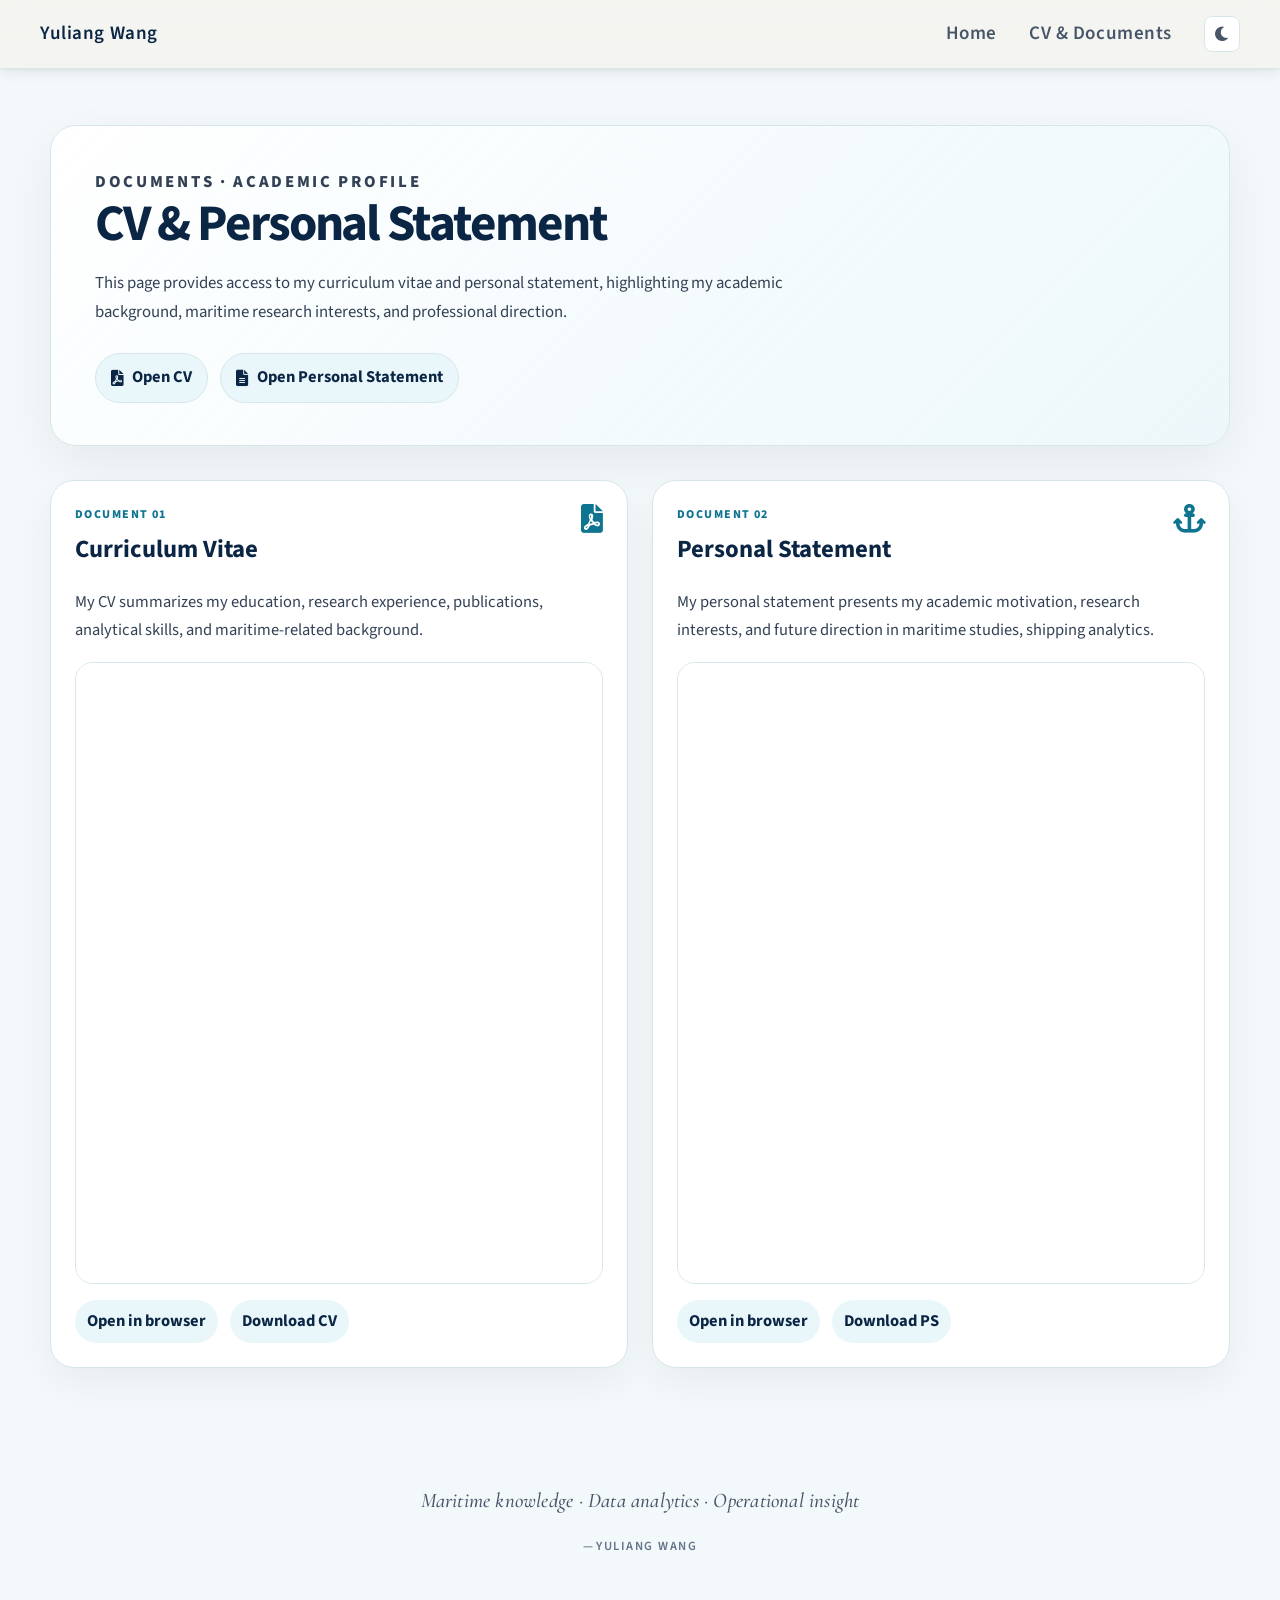
==== commit 67aa45ef: "Update cv&ps.html" ====
--- a/cv&ps.html
+++ b/cv&ps.html
@@ -146,7 +146,7 @@
 
                 <p>
                     My personal statement presents my academic motivation, research interests, 
-                    and future direction in maritime studies, shipping analytics, and supply chain research.
+                    and future direction in maritime studies, shipping analytics.
                 </p>
 
                 <div class="pdf-frame">
--- a/style.css
+++ b/style.css
@@ -1824,3 +1824,190 @@
         height: 150px;
     }
 }
+/* =========================================================
+   CV & Documents Page
+   ========================================================= */
+
+.documents-page {
+    max-width: 1180px;
+    margin: 0 auto;
+    padding: 56px 24px 70px;
+}
+
+.documents-hero {
+    padding: 42px 44px;
+    margin-bottom: 34px;
+    border: 1px solid var(--border);
+    border-radius: 26px;
+    background:
+        linear-gradient(135deg, rgba(255, 255, 255, 0.96), rgba(234, 247, 250, 0.72));
+    box-shadow: 0 18px 50px rgba(15, 23, 42, 0.06);
+}
+
+.documents-kicker {
+    margin: 0 0 10px;
+    color: var(--accent);
+    font-size: 0.82rem;
+    font-weight: 800;
+    letter-spacing: 0.16em;
+    text-transform: uppercase;
+}
+
+.documents-hero h1 {
+    margin: 0 0 16px;
+    color: var(--text-heading);
+    font-size: clamp(2rem, 4vw, 3.4rem);
+    line-height: 1.08;
+    letter-spacing: -0.04em;
+}
+
+.documents-hero p {
+    max-width: 760px;
+    margin: 0;
+    color: var(--text-body);
+    font-size: 1.05rem;
+    line-height: 1.75;
+}
+
+.document-actions {
+    display: flex;
+    flex-wrap: wrap;
+    gap: 12px;
+    margin-top: 26px;
+}
+
+.document-actions a {
+    display: inline-flex;
+    align-items: center;
+    gap: 9px;
+    padding: 10px 15px;
+    border: 1px solid var(--border);
+    border-radius: 999px;
+    background: var(--bg-callout);
+    color: var(--text-heading);
+    font-weight: 700;
+    border-bottom: 1px solid var(--border);
+}
+
+.document-actions a:hover {
+    color: white;
+    background: var(--accent);
+    border-color: var(--accent);
+}
+
+.documents-grid {
+    display: grid;
+    grid-template-columns: 1fr 1fr;
+    gap: 24px;
+}
+
+.document-card {
+    padding: 24px;
+    border: 1px solid var(--border);
+    border-radius: 24px;
+    background: var(--bg-surface);
+    box-shadow: 0 14px 40px rgba(15, 23, 42, 0.05);
+}
+
+.document-card-header {
+    display: flex;
+    justify-content: space-between;
+    gap: 18px;
+    align-items: flex-start;
+    margin-bottom: 14px;
+}
+
+.document-label {
+    display: block;
+    color: var(--accent);
+    font-size: 0.75rem;
+    font-weight: 800;
+    letter-spacing: 0.12em;
+    text-transform: uppercase;
+    margin-bottom: 6px;
+}
+
+.document-card h2 {
+    margin: 0;
+    color: var(--text-heading);
+}
+
+.document-card p {
+    color: var(--text-body);
+    line-height: 1.7;
+}
+
+.document-icon {
+    font-size: 1.8rem;
+    color: var(--accent);
+}
+
+.pdf-frame {
+    margin-top: 18px;
+    border: 1px solid var(--border);
+    border-radius: 18px;
+    overflow: hidden;
+    background: white;
+    height: 620px;
+}
+
+.pdf-frame iframe {
+    width: 100%;
+    height: 100%;
+    border: none;
+    background: white;
+}
+
+.document-links {
+    display: flex;
+    gap: 12px;
+    flex-wrap: wrap;
+    margin-top: 16px;
+}
+
+.document-links a {
+    padding: 8px 12px;
+    border-radius: 999px;
+    background: var(--bg-callout);
+    color: var(--text-heading);
+    font-weight: 700;
+    border-bottom: none;
+}
+
+.document-links a:hover {
+    color: white;
+    background: var(--accent);
+}
+
+[data-theme="dark"] .documents-hero,
+[data-theme="dark"] .document-card {
+    background: rgba(38, 35, 32, 0.88);
+}
+
+@media (max-width: 980px) {
+    .documents-grid {
+        grid-template-columns: 1fr;
+    }
+
+    .pdf-frame {
+        height: 560px;
+    }
+}
+
+@media (max-width: 640px) {
+    .documents-page {
+        padding: 34px 16px 52px;
+    }
+
+    .documents-hero {
+        padding: 28px 22px;
+    }
+
+    .document-card {
+        padding: 20px;
+    }
+
+    .pdf-frame {
+        height: 500px;
+    }
+}
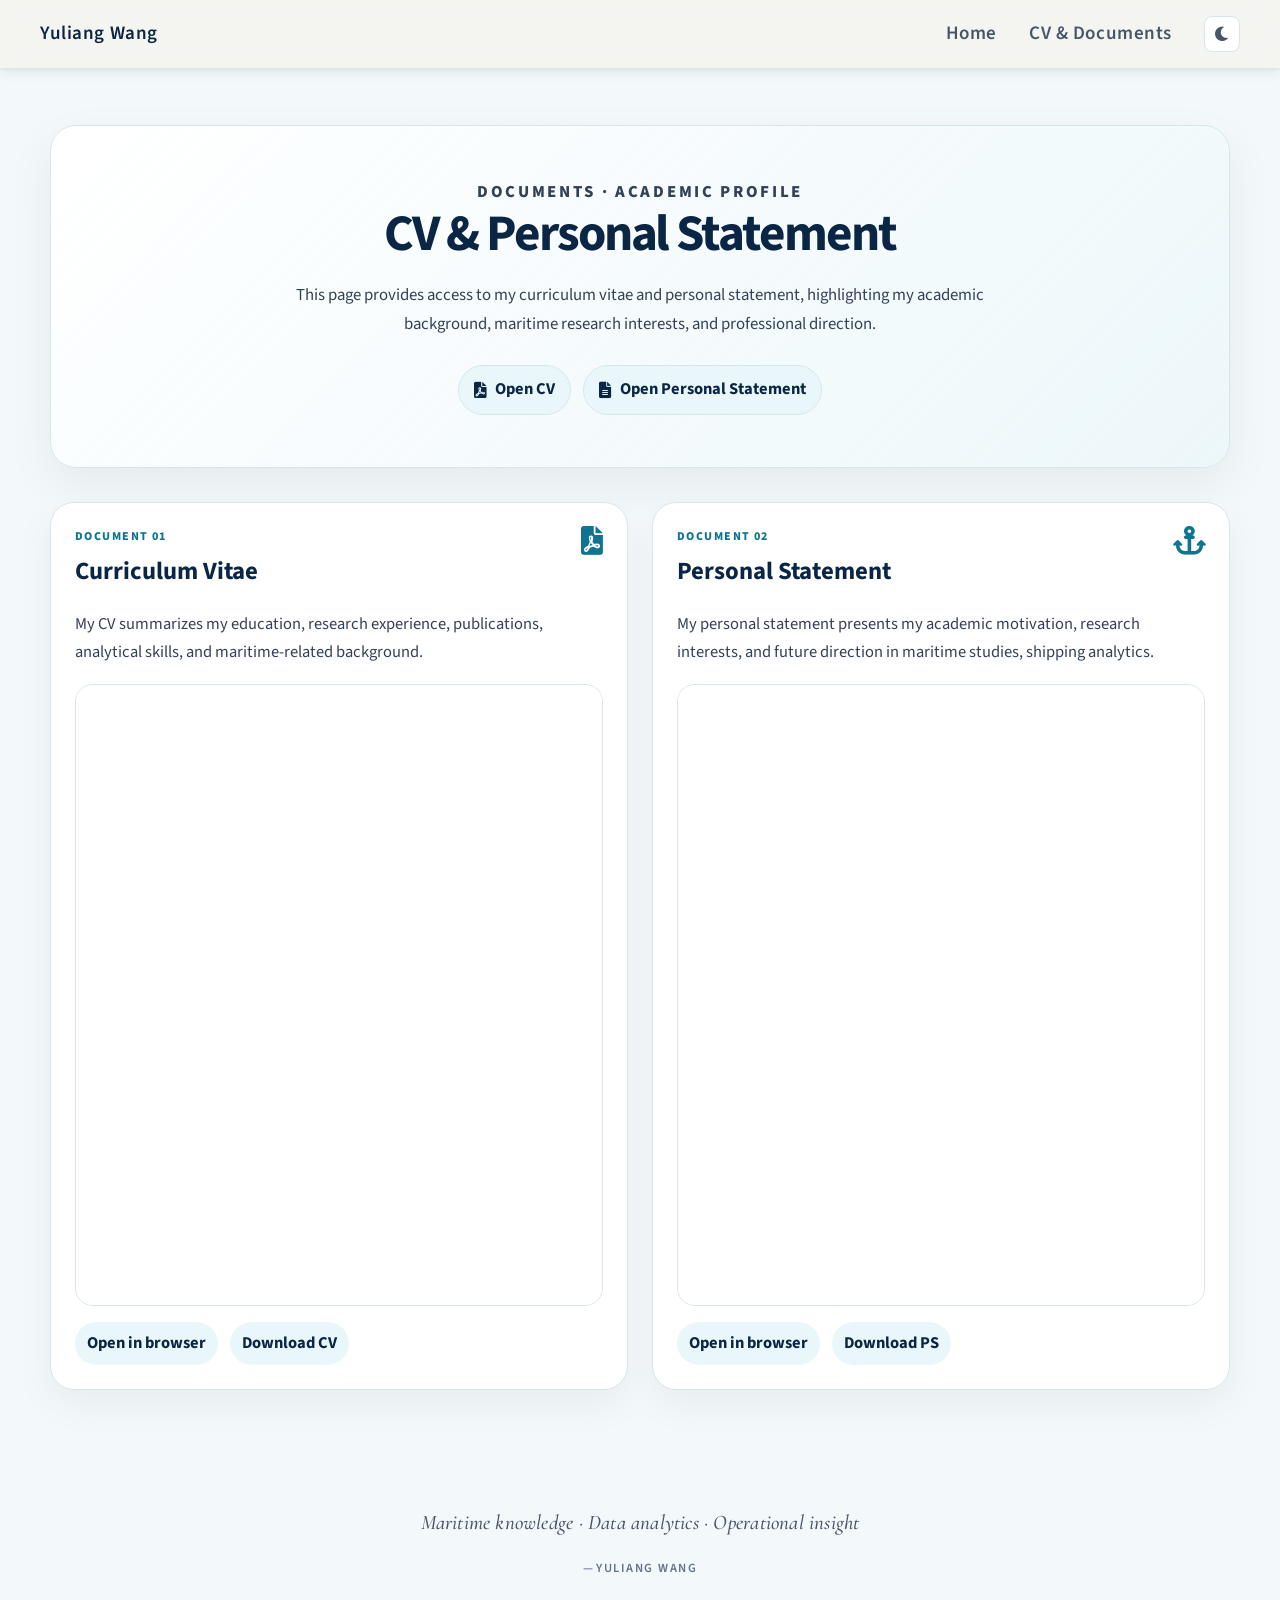
==== commit 8919a95d: "Redesign homepage around representative research projects" ====
--- a/cv&ps.html
+++ b/cv&ps.html
@@ -19,6 +19,7 @@
     <meta property="og:image" content="https://avatars.githubusercontent.com/u/194566439?v=4">
 
     <link rel="canonical" href="https://love-ovo.github.io/cv&ps.html">
+    <link rel="icon" type="image/jpeg" href="images/profile.jpg">
 
     <script>
         (function () {
--- a/style.css
+++ b/style.css
@@ -1644,52 +1644,183 @@
     color: var(--text-body);
 }
 
-/* Project Cards */
-.project-grid {
+/* Featured research projects */
+.projects-intro {
+    max-width: 780px;
+    line-height: 1.72;
+}
+
+.featured-projects {
+    display: grid;
+    gap: 30px;
+    margin-top: 24px;
+}
+
+.featured-project {
+    position: relative;
+    padding: 28px;
+    overflow: hidden;
+    border: 1px solid var(--border);
+    border-radius: 24px;
+    background:
+        linear-gradient(145deg, rgba(255, 255, 255, 0.98), rgba(234, 247, 250, 0.42));
+    box-shadow: 0 16px 42px rgba(15, 23, 42, 0.055);
+}
+
+.featured-project::before {
+    content: "";
+    position: absolute;
+    inset: 0 auto 0 0;
+    width: 4px;
+    background: linear-gradient(180deg, var(--accent), var(--link-hover));
+}
+
+.featured-project__header {
+    display: flex;
+    align-items: flex-start;
+    justify-content: space-between;
+    gap: 24px;
+}
+
+.featured-project__header h3 {
+    margin: 5px 0 0;
+    color: var(--text-heading);
+    font-family: var(--font-display);
+    font-size: clamp(1.55rem, 2.8vw, 2.15rem);
+    font-weight: 700;
+    line-height: 1.15;
+    letter-spacing: var(--tracking-tight);
+}
+
+.project-index {
+    color: var(--accent);
+    font-size: var(--text-xs);
+    font-weight: 800;
+    letter-spacing: 0.15em;
+    text-transform: uppercase;
+}
+
+.featured-project__icon {
+    display: grid;
+    flex: 0 0 48px;
+    width: 48px;
+    height: 48px;
+    place-items: center;
+    border-radius: 15px;
+    background: var(--accent);
+    color: #fff;
+    font-size: 1.12rem;
+    box-shadow: 0 10px 24px rgba(30, 58, 95, 0.18);
+}
+
+.project-tags {
+    margin: 14px 0 20px;
+    color: var(--accent);
+    font-size: 0.9rem;
+    font-weight: 700;
+    line-height: 1.5;
+}
+
+.project-gallery {
     display: grid;
     grid-template-columns: repeat(3, minmax(0, 1fr));
-    gap: 18px;
-    margin-top: 20px;
-}
-
-.project-card {
-    position: relative;
-    padding: 24px;
-    border: 1px solid var(--border);
-    border-radius: 22px;
-    background:
-        linear-gradient(180deg, rgba(255, 255, 255, 0.98), rgba(234, 247, 250, 0.52));
-    box-shadow: 0 14px 38px rgba(15, 23, 42, 0.05);
-    transition: transform 0.2s ease, box-shadow 0.2s ease;
-}
-
-.project-card:hover {
-    transform: translateY(-4px);
-    box-shadow: 0 18px 45px rgba(15, 23, 42, 0.08);
-}
-
-.project-icon {
-    width: 44px;
-    height: 44px;
+    gap: 12px;
+}
+
+.project-figure {
+    min-width: 0;
+    padding: 0;
+    overflow: hidden;
+    border: 1px solid var(--media-border);
     border-radius: 14px;
+    background: var(--media-bg);
+    color: var(--text-secondary);
+    cursor: zoom-in;
+    font: inherit;
+    text-align: left;
+    box-shadow: 0 8px 22px var(--shadow-sm);
+    transition: transform 0.2s ease, border-color 0.2s ease, box-shadow 0.2s ease;
+}
+
+.project-figure:hover {
+    transform: translateY(-3px);
+    border-color: var(--accent);
+    box-shadow: 0 12px 30px var(--shadow-md);
+}
+
+.project-figure img {
+    display: block;
+    width: 100%;
+    aspect-ratio: 4 / 3;
+    object-fit: cover;
+    object-position: top center;
+    background: #fff;
+}
+
+.project-figure span {
+    display: block;
+    padding: 10px 12px;
+    color: var(--text-secondary);
+    font-size: var(--text-xs);
+    font-weight: 700;
+    letter-spacing: 0.02em;
+}
+
+.project-summary {
+    margin: 22px 0 0;
+    padding: 18px 20px;
+    border-left: 3px solid var(--accent);
+    border-radius: 0 12px 12px 0;
+    background: var(--bg-callout);
+    color: var(--text-body);
+    line-height: 1.76;
+    text-align: justify;
+}
+
+.image-lightbox {
+    position: fixed;
+    inset: 0;
+    z-index: 3000;
     display: grid;
     place-items: center;
-    color: white;
-    background: linear-gradient(135deg, #0E7490, #0369A1);
-    margin-bottom: 16px;
-}
-
-.project-card h3 {
-    margin-top: 0;
-    margin-bottom: 8px;
-    color: var(--text-heading);
-}
-
-.project-tags {
-    color: var(--accent);
-    font-weight: 700;
-    font-size: 0.92rem;
-    margin-bottom: 14px;
+    padding: 64px 24px 24px;
+    background: rgba(10, 15, 22, 0.9);
+    backdrop-filter: blur(8px);
+    -webkit-backdrop-filter: blur(8px);
+}
+
+.image-lightbox[hidden] {
+    display: none;
+}
+
+.image-lightbox__image {
+    display: block;
+    max-width: min(96vw, 1800px);
+    max-height: calc(100vh - 100px);
+    object-fit: contain;
+    border-radius: 10px;
+    background: #fff;
+    box-shadow: 0 24px 80px rgba(0, 0, 0, 0.45);
+}
+
+.image-lightbox__close {
+    position: absolute;
+    top: 16px;
+    right: 20px;
+    display: grid;
+    width: 42px;
+    height: 42px;
+    place-items: center;
+    border: 1px solid rgba(255, 255, 255, 0.35);
+    border-radius: 50%;
+    background: rgba(20, 24, 31, 0.7);
+    color: #fff;
+    cursor: pointer;
+    font-size: 1.05rem;
+}
+
+body.has-lightbox {
+    overflow: hidden;
 }
 
 /* Publications */
@@ -1782,7 +1913,7 @@
 
 /* Dark theme refinement */
 [data-theme="dark"] .dashboard-card,
-[data-theme="dark"] .project-card,
+[data-theme="dark"] .featured-project,
 [data-theme="dark"] .publication-card,
 [data-theme="dark"] .matrix-row,
 [data-theme="dark"] .compass-card,
@@ -1792,8 +1923,7 @@
 
 /* Responsive */
 @media (max-width: 980px) {
-    .dashboard-grid,
-    .project-grid {
+    .dashboard-grid {
         grid-template-columns: 1fr;
     }
 
@@ -1807,6 +1937,15 @@
 
     .compass-center {
         margin: 0 auto;
+    }
+
+    .project-gallery {
+        grid-template-columns: 1fr;
+    }
+
+    .project-figure img {
+        aspect-ratio: 16 / 9;
+        object-fit: contain;
     }
 }
 
@@ -1822,6 +1961,24 @@
     .compass-center {
         width: 150px;
         height: 150px;
+    }
+
+    .featured-project {
+        padding: 22px 18px;
+        border-radius: 18px;
+    }
+
+    .featured-project__icon {
+        display: none;
+    }
+
+    .project-summary {
+        padding: 15px 16px;
+        text-align: left;
+    }
+
+    .image-lightbox {
+        padding: 58px 10px 16px;
     }
 }
 /* =========================================================
@@ -1835,13 +1992,18 @@
 }
 
 .documents-hero {
-    padding: 42px 44px;
+    padding: 52px 44px;
     margin-bottom: 34px;
     border: 1px solid var(--border);
     border-radius: 26px;
     background:
         linear-gradient(135deg, rgba(255, 255, 255, 0.96), rgba(234, 247, 250, 0.72));
     box-shadow: 0 18px 50px rgba(15, 23, 42, 0.06);
+
+    text-align: center;
+    display: flex;
+    flex-direction: column;
+    align-items: center;
 }
 
 .documents-kicker {
@@ -1854,16 +2016,17 @@
 }
 
 .documents-hero h1 {
-    margin: 0 0 16px;
+    margin: 0 0 18px;
     color: var(--text-heading);
-    font-size: clamp(2rem, 4vw, 3.4rem);
+    font-size: clamp(2.2rem, 4vw, 3.6rem);
     line-height: 1.08;
     letter-spacing: -0.04em;
+    text-align: center;
 }
 
 .documents-hero p {
     max-width: 760px;
-    margin: 0;
+    margin: 0 auto;
     color: var(--text-body);
     font-size: 1.05rem;
     line-height: 1.75;
@@ -1872,6 +2035,7 @@
 .document-actions {
     display: flex;
     flex-wrap: wrap;
+    justify-content: center;
     gap: 12px;
     margin-top: 26px;
 }
